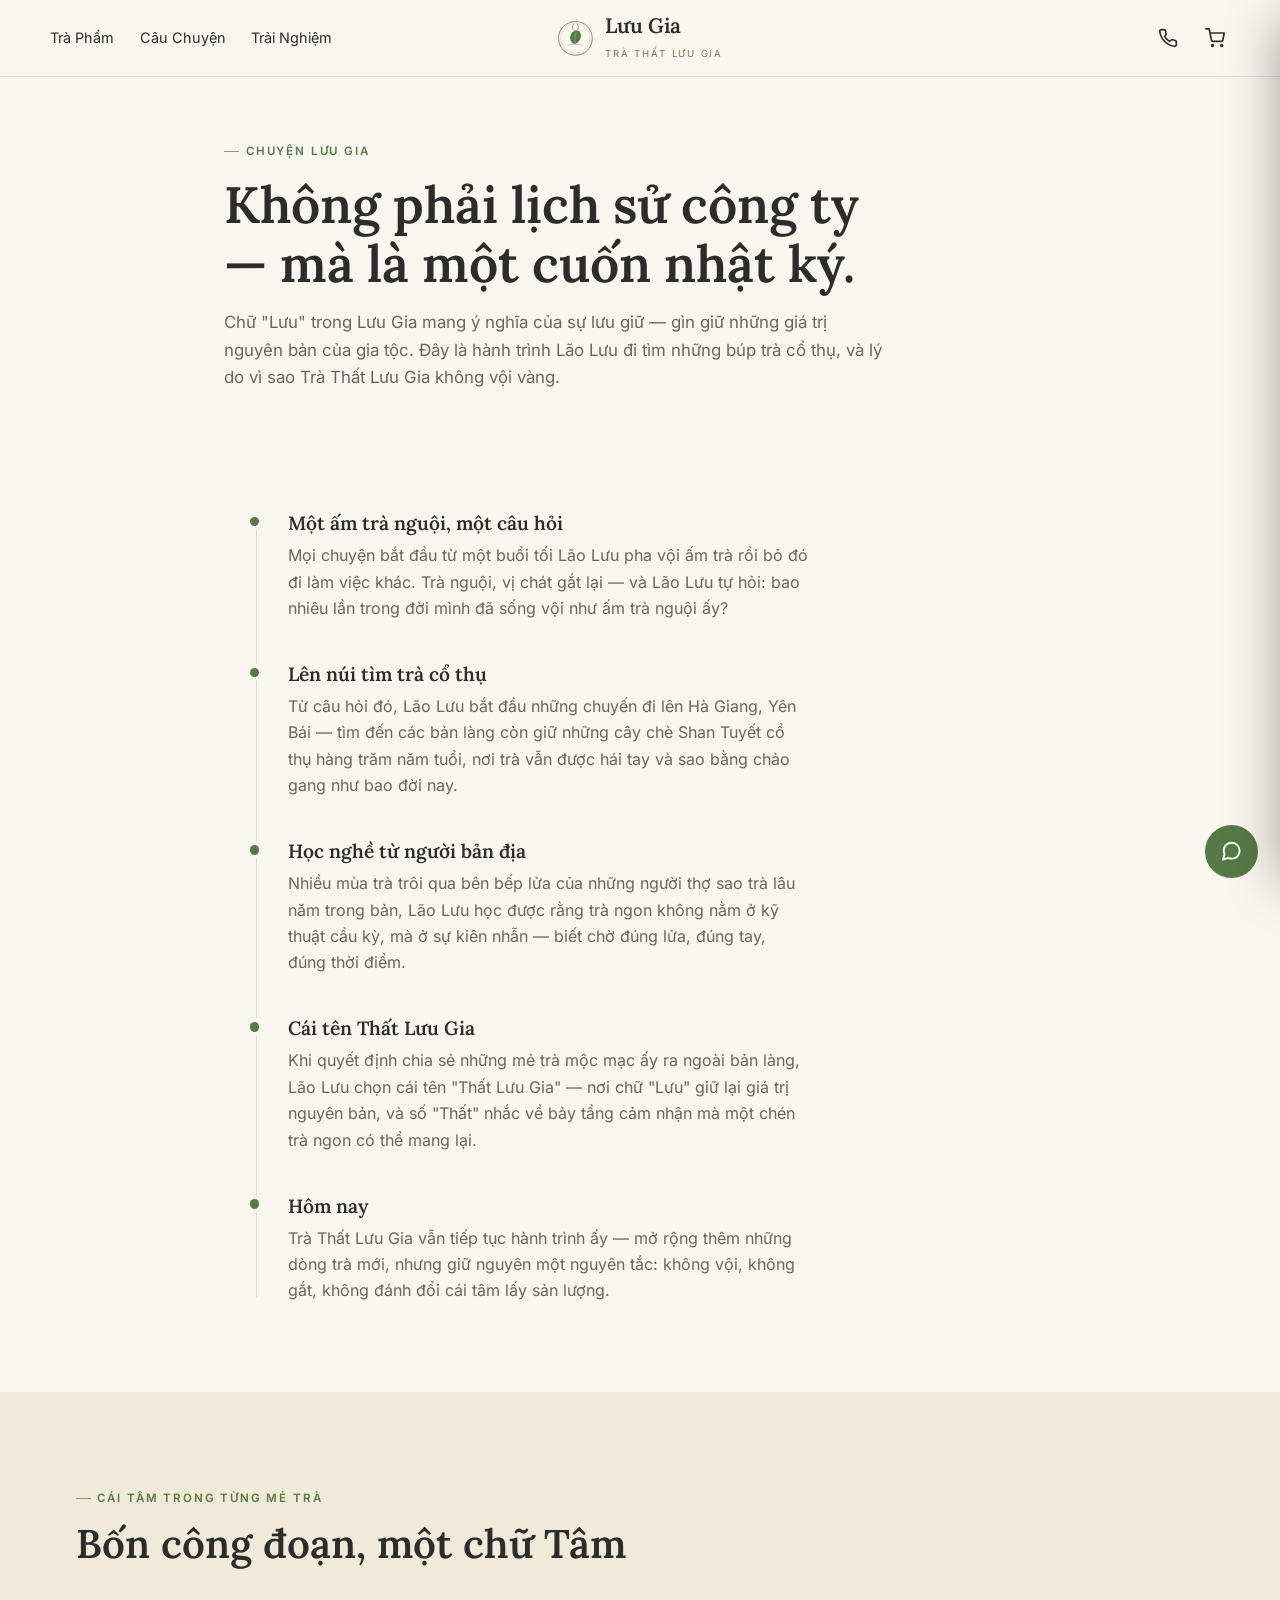
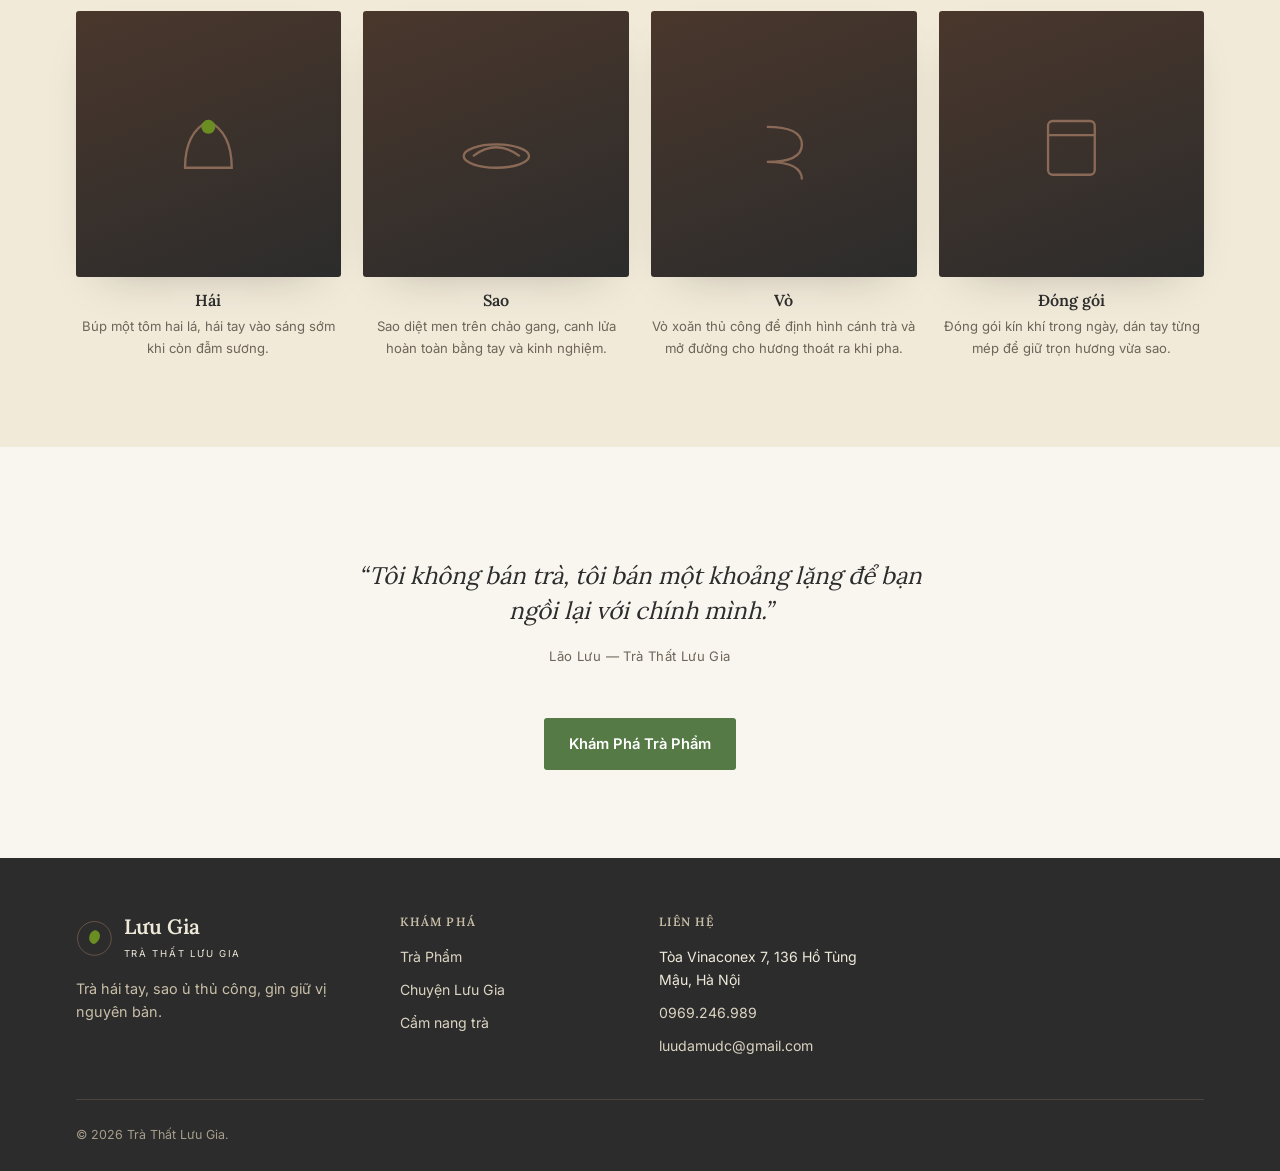
==== chuyen-luu-gia.html @ 57541ca1 "Redesign site to rustic tea design system with multi-page structure - New design system: cream/wood/" ====
<!doctype html>
<html lang="vi">
<head>
<meta charset="UTF-8">
<meta name="viewport" content="width=device-width, initial-scale=1">
<title>Chuyện Lưu Gia — Trà Thất Lưu Gia</title>
<meta name="description" content="Hành trình Lão Lưu đi tìm những búp trà cổ thụ, và câu chuyện đằng sau cái tên Thất Lưu Gia.">
<link rel="icon" href="data:image/svg+xml,<svg xmlns=%22http://www.w3.org/2000/svg%22 viewBox=%220 0 100 100%22><text y=%22.9em%22 font-size=%2290%22>🍃</text></svg>">
<link rel="stylesheet" href="assets/fonts.css">
<link rel="stylesheet" href="assets/style.css">
<style>
  .journal-hero{padding:3.5rem 0 2rem;max-width:52rem;}
  .journal-hero h1{font-size:clamp(2.1rem,1.8rem + 1.8vw,3.2rem);margin-top:.9rem;}

  .timeline{position:relative;padding-left:2.4rem;display:flex;flex-direction:column;gap:2.6rem;}
  .timeline::before{content:"";position:absolute;left:.4rem;top:.4rem;bottom:.4rem;width:1px;background:var(--line);}
  .timeline-item{position:relative;}
  .timeline-item::before{
    content:"";position:absolute;left:-2.4rem;top:.3rem;width:.6rem;height:.6rem;border-radius:50%;
    background:var(--accent);box-shadow:0 0 0 4px var(--bg);
  }
  .timeline-item h3{font-size:1.2rem;}
  .timeline-item p{color:var(--text-soft);margin-top:.5rem;max-width:52ch;}

  .process-grid{display:grid;grid-template-columns:repeat(4,1fr);gap:1.4rem;}
  .process-item{text-align:center;}
  .process-art{aspect-ratio:1/1;border-radius:var(--radius);background:linear-gradient(160deg,#4a372c,#2c2c2c);display:flex;align-items:center;justify-content:center;margin-bottom:.9rem;box-shadow:var(--shadow);}
  .process-art svg{width:44%;height:44%;}
  .process-item h4{font-size:1rem;}
  .process-item p{font-size:.82rem;color:var(--text-soft);margin-top:.4rem;}
  @media (max-width:820px){ .process-grid{grid-template-columns:repeat(2,1fr);} }
</style>
</head>
<body>

<header class="site-header" id="site-header">
  <div class="wrap header-inner">
    <ul class="nav-links">
      <li><a href="index.html#san-pham">Trà Phẩm</a></li>
      <li><a href="chuyen-luu-gia.html">Câu Chuyện</a></li>
      <li><a href="cam-nang-tra-chau-a.html">Trải Nghiệm</a></li>
    </ul>
    <a class="brand-lockup" href="index.html">
      <svg class="brandmark" viewBox="0 0 120 120" role="img" aria-label="Biểu trưng Trà Thất Lưu Gia">
        <circle cx="60" cy="60" r="55" fill="none" stroke="#5C4033" stroke-width="2"/>
        <circle cx="60" cy="60" r="48" fill="none" stroke="#5C4033" stroke-width="0.75" opacity="0.5"/>
        <path d="M35 82 Q60 76 85 82" fill="none" stroke="#5C4033" stroke-width="1.25" opacity="0.65"/>
        <path d="M60 78 C48 78 40 66 44 52 C47 40 58 32 66 34 C78 37 82 52 74 65 C70 71 65 76 60 78 Z" fill="#557A46"/>
        <path d="M60 76 C58 64 58 50 63 38" fill="none" stroke="#F9F6F0" stroke-width="1.1" opacity="0.85"/>
        <path d="M52 32 Q46 22 54 14" fill="none" stroke="#5C4033" stroke-width="1.5" stroke-linecap="round"/>
        <path d="M68 32 Q74 22 66 12" fill="none" stroke="#5C4033" stroke-width="1.5" stroke-linecap="round"/>
      </svg>
      <span><span class="brand-name">Lưu Gia</span><span class="brand-tag">Trà Thất Lưu Gia</span></span>
    </a>
    <div class="header-actions">
      <a class="icon-btn" href="tel:0969246989" aria-label="Gọi hotline"><svg viewBox="0 0 24 24" fill="none" stroke="currentColor" stroke-width="2" stroke-linecap="round" stroke-linejoin="round"><path d="M22 16.9v3a2 2 0 01-2.2 2 19.8 19.8 0 01-8.6-3.1 19.5 19.5 0 01-6-6 19.8 19.8 0 01-3.1-8.7A2 2 0 014.1 2h3a2 2 0 012 1.7c.1 1 .3 2 .6 2.9a2 2 0 01-.5 2.1L7.9 10a16 16 0 006 6l1.3-1.3a2 2 0 012.1-.5c.9.3 1.9.5 2.9.6a2 2 0 011.7 2z"/></svg></a>
      <button class="icon-btn" data-open-cart aria-label="Mở giỏ hàng">
        <svg viewBox="0 0 24 24" fill="none" stroke="currentColor" stroke-width="2" stroke-linecap="round" stroke-linejoin="round"><circle cx="9" cy="21" r="1"/><circle cx="20" cy="21" r="1"/><path d="M1 1h4l2.7 13.4a2 2 0 002 1.6h9.7a2 2 0 002-1.6L23 6H6"/></svg>
        <span class="cart-count">0</span>
      </button>
      <button class="nav-toggle" id="nav-toggle" aria-label="Mở menu" aria-expanded="false"><span></span></button>
    </div>
  </div>
</header>

<main>
  <div class="wrap journal-hero reveal">
    <span class="eyebrow">Chuyện Lưu Gia</span>
    <h1>Không phải lịch sử công ty — mà là một cuốn nhật ký.</h1>
    <p class="lede" style="margin-top:1rem;">Chữ "Lưu" trong Lưu Gia mang ý nghĩa của sự lưu giữ — gìn giữ những giá trị nguyên bản của gia tộc. Đây là hành trình Lão Lưu đi tìm những búp trà cổ thụ, và lý do vì sao Trà Thất Lưu Gia không vội vàng.</p>
  </div>

  <section class="section">
    <div class="wrap" style="max-width:52rem;">
      <div class="timeline">
        <div class="timeline-item reveal">
          <h3>Một ấm trà nguội, một câu hỏi</h3>
          <p>Mọi chuyện bắt đầu từ một buổi tối Lão Lưu pha vội ấm trà rồi bỏ đó đi làm việc khác. Trà nguội, vị chát gắt lại — và Lão Lưu tự hỏi: bao nhiêu lần trong đời mình đã sống vội như ấm trà nguội ấy?</p>
        </div>
        <div class="timeline-item reveal">
          <h3>Lên núi tìm trà cổ thụ</h3>
          <p>Từ câu hỏi đó, Lão Lưu bắt đầu những chuyến đi lên Hà Giang, Yên Bái — tìm đến các bản làng còn giữ những cây chè Shan Tuyết cổ thụ hàng trăm năm tuổi, nơi trà vẫn được hái tay và sao bằng chảo gang như bao đời nay.</p>
        </div>
        <div class="timeline-item reveal">
          <h3>Học nghề từ người bản địa</h3>
          <p>Nhiều mùa trà trôi qua bên bếp lửa của những người thợ sao trà lâu năm trong bản, Lão Lưu học được rằng trà ngon không nằm ở kỹ thuật cầu kỳ, mà ở sự kiên nhẫn — biết chờ đúng lửa, đúng tay, đúng thời điểm.</p>
        </div>
        <div class="timeline-item reveal">
          <h3>Cái tên Thất Lưu Gia</h3>
          <p>Khi quyết định chia sẻ những mẻ trà mộc mạc ấy ra ngoài bản làng, Lão Lưu chọn cái tên "Thất Lưu Gia" — nơi chữ "Lưu" giữ lại giá trị nguyên bản, và số "Thất" nhắc về bảy tầng cảm nhận mà một chén trà ngon có thể mang lại.</p>
        </div>
        <div class="timeline-item reveal">
          <h3>Hôm nay</h3>
          <p>Trà Thất Lưu Gia vẫn tiếp tục hành trình ấy — mở rộng thêm những dòng trà mới, nhưng giữ nguyên một nguyên tắc: không vội, không gắt, không đánh đổi cái tâm lấy sản lượng.</p>
        </div>
      </div>
    </div>
  </section>

  <section class="section section-alt">
    <div class="wrap">
      <div class="section-head reveal">
        <span class="eyebrow">Cái tâm trong từng mẻ trà</span>
        <h2>Bốn công đoạn, một chữ Tâm</h2>
      </div>
      <div class="process-grid reveal">
        <div class="process-item">
          <div class="process-art" aria-hidden="true"><svg viewBox="0 0 100 100"><path d="M30 70 Q30 40 50 30 Q70 40 70 70Z" fill="none" stroke="#8A6A57" stroke-width="2"/><circle cx="50" cy="35" r="6" fill="#6B8E23"/></svg></div>
          <h4>Hái</h4>
          <p>Búp một tôm hai lá, hái tay vào sáng sớm khi còn đẫm sương.</p>
        </div>
        <div class="process-item">
          <div class="process-art" aria-hidden="true"><svg viewBox="0 0 100 100"><ellipse cx="50" cy="60" rx="28" ry="10" fill="none" stroke="#8A6A57" stroke-width="2"/><path d="M30 60 Q50 45 70 60" fill="none" stroke="#8A6A57" stroke-width="2"/></svg></div>
          <h4>Sao</h4>
          <p>Sao diệt men trên chảo gang, canh lửa hoàn toàn bằng tay và kinh nghiệm.</p>
        </div>
        <div class="process-item">
          <div class="process-art" aria-hidden="true"><svg viewBox="0 0 100 100"><path d="M35 35 Q65 35 65 50 Q65 65 35 65 Q65 65 65 80" fill="none" stroke="#8A6A57" stroke-width="2"/></svg></div>
          <h4>Vò</h4>
          <p>Vò xoăn thủ công để định hình cánh trà và mở đường cho hương thoát ra khi pha.</p>
        </div>
        <div class="process-item">
          <div class="process-art" aria-hidden="true"><svg viewBox="0 0 100 100"><rect x="30" y="30" width="40" height="46" rx="4" fill="none" stroke="#8A6A57" stroke-width="2"/><path d="M30 42h40" stroke="#8A6A57" stroke-width="2"/></svg></div>
          <h4>Đóng gói</h4>
          <p>Đóng gói kín khí trong ngày, dán tay từng mép để giữ trọn hương vừa sao.</p>
        </div>
      </div>
    </div>
  </section>

  <section class="section">
    <div class="wrap" style="text-align:center;max-width:44rem;margin:0 auto;">
      <blockquote class="story-quote reveal">
        “Tôi không bán trà, tôi bán một khoảng lặng để bạn ngồi lại với chính mình.”
        <cite>Lão Lưu — Trà Thất Lưu Gia</cite>
      </blockquote>
      <a class="btn btn-primary" style="margin-top:1.8rem;" href="index.html#san-pham">Khám Phá Trà Phẩm</a>
    </div>
  </section>
</main>

<footer class="site-footer">
  <div class="wrap">
    <div class="footer-grid">
      <div class="footer-col">
        <a class="brand-lockup" href="index.html">
          <svg class="brandmark" viewBox="0 0 120 120" aria-hidden="true"><circle cx="60" cy="60" r="55" fill="none" stroke="#8A6A57" stroke-width="2"/><path d="M60 78 C48 78 40 66 44 52 C47 40 58 32 66 34 C78 37 82 52 74 65 C70 71 65 76 60 78 Z" fill="#6B8E23"/></svg>
          <span><span class="brand-name">Lưu Gia</span><span class="brand-tag">Trà Thất Lưu Gia</span></span>
        </a>
        <p class="footer-tagline">Trà hái tay, sao ủ thủ công, gìn giữ vị nguyên bản.</p>
      </div>
      <div class="footer-col"><h4>Khám phá</h4><ul>
        <li><a href="index.html#san-pham">Trà Phẩm</a></li>
        <li><a href="chuyen-luu-gia.html">Chuyện Lưu Gia</a></li>
        <li><a href="cam-nang-tra-chau-a.html">Cẩm nang trà</a></li>
      </ul></div>
      <div class="footer-col"><h4>Liên hệ</h4><ul>
        <li>Tòa Vinaconex 7, 136 Hồ Tùng Mậu, Hà Nội</li>
        <li><a href="tel:0969246989">0969.246.989</a></li>
        <li><a href="mailto:luudamudc@gmail.com">luudamudc@gmail.com</a></li>
      </ul></div>
    </div>
    <div class="footer-bottom"><span>© 2026 Trà Thất Lưu Gia.</span></div>
  </div>
</footer>

<div class="cart-drawer" id="cart-drawer" role="dialog" aria-label="Giỏ hàng">
  <div class="cart-drawer-head"><h3>Giỏ hàng của bạn</h3>
    <button class="icon-btn" data-close-cart aria-label="Đóng giỏ hàng"><svg viewBox="0 0 24 24" fill="none" stroke="currentColor" stroke-width="2" stroke-linecap="round"><path d="M18 6L6 18M6 6l12 12"/></svg></button>
  </div>
  <div class="cart-items" id="cart-items"></div>
  <div class="cart-drawer-foot">
    <div style="display:flex;justify-content:space-between;font-weight:600;"><span>Tạm tính</span><span id="cart-total">0₫</span></div>
    <p class="cart-note">Lưu Gia chưa hỗ trợ thanh toán trực tuyến — Lão Lưu sẽ liên hệ qua Zalo/hotline để xác nhận.</p>
    <a class="btn btn-primary btn-wide" href="https://zalo.me/84969246989" target="_blank" rel="noopener">Đặt hàng qua Zalo</a>
  </div>
</div>

<div class="chat-launcher" id="chat-launcher">
  <div class="chat-options" id="chat-options">
    <a class="chat-btn chat-messenger" href="https://m.me/Tinhtamtra1109" target="_blank" rel="noopener" aria-label="Chat qua Messenger">
      <span class="chat-icon" aria-hidden="true"><svg viewBox="0 0 36 36"><path d="M10.5 3v16.5h4.5v13.5l10.5-18h-6l6-12z" fill="#fff"/></svg></span><span>Messenger</span>
    </a>
    <a class="chat-btn chat-zalo" href="https://zalo.me/84969246989" target="_blank" rel="noopener" aria-label="Chat qua Zalo">
      <span class="chat-icon" aria-hidden="true"><svg viewBox="0 0 36 36"><text x="18" y="24" text-anchor="middle" font-family="Arial,sans-serif" font-size="17" font-weight="700" fill="#fff">Z</text></svg></span><span>Zalo</span>
    </a>
  </div>
  <button class="chat-toggle" id="chat-toggle" aria-expanded="false" aria-label="Mở khung chat">
    <svg class="icon-chat" viewBox="0 0 24 24" fill="none" stroke="currentColor" stroke-width="2" stroke-linecap="round" stroke-linejoin="round"><path d="M21 11.5a8.38 8.38 0 01-.9 3.8 8.5 8.5 0 01-7.6 4.7 8.38 8.38 0 01-3.8-.9L3 21l1.9-5.7a8.38 8.38 0 01-.9-3.8 8.5 8.5 0 014.7-7.6 8.38 8.38 0 013.8-.9h.5a8.48 8.48 0 018 8v.5z"/></svg>
    <svg class="icon-close" viewBox="0 0 24 24" fill="none" stroke="currentColor" stroke-width="2" stroke-linecap="round" stroke-linejoin="round"><path d="M18 6L6 18M6 6l12 12"/></svg>
  </button>
</div>

<script src="assets/site.js"></script>
</body>
</html>
---- assets/fonts.css ----
@font-face{
  font-family:"Site Heading";
  font-style:normal;
  font-weight:300 700;
  font-display:swap;
  src:url([data-uri]) format("woff2");
  unicode-range:U+0000-00FF,U+0131,U+0152-0153,U+02BB-02BC,U+02C6,U+02DA,U+02DC,U+2000-206F,U+20AC,U+2122;
}
@font-face{
  font-family:"Site Heading";
  font-style:normal;
  font-weight:300 700;
  font-display:swap;
  src:url([data-uri]) format("woff2");
  unicode-range:U+0102-0103,U+0110-0111,U+0128-0129,U+0168-0169,U+01A0-01A1,U+01AF-01B0,U+0300-0301,U+0303-0304,U+0308-0309,U+0323,U+0329,U+1EA0-1EF9;
}
@font-face{
  font-family:"Site Body";
  font-style:normal;
  font-weight:100 900;
  font-display:swap;
  src:url([data-uri]) format("woff2");
  unicode-range:U+0000-00FF,U+0131,U+0152-0153,U+02BB-02BC,U+02C6,U+02DA,U+02DC,U+2000-206F,U+20AC,U+2122;
}
@font-face{
  font-family:"Site Body";
  font-style:normal;
  font-weight:100 900;
  font-display:swap;
  src:url([data-uri]) format("woff2");
  unicode-range:U+0102-0103,U+0110-0111,U+0128-0129,U+0168-0169,U+01A0-01A1,U+01AF-01B0,U+0300-0301,U+0303-0304,U+0308-0309,U+0323,U+0329,U+1EA0-1EF9;
}
---- assets/style.css ----
/* ===== Trà Thất Lưu Gia — shared design system ===== */
:root{
  --bg:#F9F6F0;
  --bg-alt:#F1EAD9;
  --card:#FFFDF8;
  --text:#2C2C2C;
  --text-soft:#6E6459;
  --accent:#557A46;
  --accent-hover:#44603A;
  --accent-light:#6B8E23;
  --wood:#5C4033;
  --wood-soft:#8A6A57;
  --line:#E4DBC7;
  --shadow:0 18px 45px -28px rgba(44,34,24,.35);
  --focus:#2C2C2C;
  --radius:3px;
}

*{box-sizing:border-box;}
html{scroll-behavior:smooth;}
@media (prefers-reduced-motion:reduce){ html{scroll-behavior:auto;} }

body{
  margin:0;
  background:var(--bg);
  color:var(--text);
  font-family:"Site Body",system-ui,sans-serif;
  font-size:16px;
  line-height:1.65;
  -webkit-font-smoothing:antialiased;
}
img,svg{display:block;max-width:100%;}
a{color:inherit;}
::selection{background:var(--accent);color:#fff;}

.wrap{max-width:1180px;margin:0 auto;padding:0 1.6rem;}

h1,h2,h3,h4{
  font-family:"Site Heading",Georgia,serif;
  font-weight:600;
  line-height:1.15;
  text-wrap:balance;
  margin:0;
  color:var(--text);
}
p{margin:0;}
.lede{max-width:60ch;color:var(--text-soft);font-size:1.05rem;}

.eyebrow{
  display:inline-flex;align-items:center;gap:.6em;
  font-family:"Site Body",sans-serif;font-weight:600;font-size:.72rem;
  letter-spacing:.16em;text-transform:uppercase;color:var(--accent);
}
.eyebrow::before{content:"";width:1.3em;height:1px;background:currentColor;opacity:.7;}

/* ---------- buttons ---------- */
.btn{
  display:inline-flex;align-items:center;justify-content:center;gap:.5em;
  font-family:"Site Body",sans-serif;font-weight:600;font-size:.92rem;
  padding:.85em 1.6em;border-radius:var(--radius);border:1px solid transparent;
  cursor:pointer;text-decoration:none;
  transition:background-color .2s ease,color .2s ease,border-color .2s ease,transform .15s ease;
}
.btn:focus-visible{outline:2px solid var(--focus);outline-offset:3px;}
.btn-primary{background:var(--accent);color:#fff;}
.btn-primary:hover{background:var(--accent-hover);transform:translateY(-1px);}
.btn-wide{width:100%;padding:1em 1.6em;font-size:1rem;}
.btn-outline{border-color:var(--wood);color:var(--wood);background:transparent;}
.btn-outline:hover{background:var(--wood);color:#fff;}
.btn-ghost{border-color:var(--line);color:var(--text);background:transparent;}
.btn-ghost:hover{border-color:var(--accent);color:var(--accent);}
.btn-sm{font-size:.82rem;padding:.6em 1.15em;}

/* ---------- brand ---------- */
.brandmark{width:2.3rem;height:2.3rem;flex-shrink:0;}
.brand-lockup{display:flex;align-items:center;gap:.7rem;text-decoration:none;color:var(--text);}
.brand-name{font-family:"Site Heading",serif;font-size:1.3rem;font-weight:600;line-height:1;}
.brand-tag{display:block;font-size:.6rem;letter-spacing:.18em;text-transform:uppercase;color:var(--wood-soft);margin-top:.3rem;}

/* ---------- header ---------- */
.site-header{
  position:sticky;top:0;z-index:40;
  background:color-mix(in srgb, var(--bg) 92%, transparent);
  backdrop-filter:blur(10px);
  border-bottom:1px solid var(--line);
}
.header-inner{display:grid;grid-template-columns:1fr auto 1fr;align-items:center;gap:1rem;padding:.9rem 0;}
.header-inner .brand-lockup{justify-self:center;}
.nav-links{display:flex;gap:1.6rem;list-style:none;margin:0;padding:0;font-size:.9rem;justify-self:start;}
.nav-links a{text-decoration:none;position:relative;padding:.2rem 0;}
.nav-links a::after{content:"";position:absolute;left:0;right:100%;bottom:-2px;height:1px;background:var(--accent);transition:right .25s ease;}
.nav-links a:hover::after,.nav-links a:focus-visible::after{right:0;}
.header-actions{display:flex;align-items:center;gap:1.1rem;justify-self:end;}
.icon-btn{background:none;border:none;cursor:pointer;color:var(--text);padding:.3rem;display:flex;position:relative;}
.icon-btn svg{width:1.25rem;height:1.25rem;}
.cart-count{
  position:absolute;top:-4px;right:-4px;background:var(--accent);color:#fff;
  font-size:.62rem;font-weight:700;width:1.1rem;height:1.1rem;border-radius:50%;
  display:flex;align-items:center;justify-content:center;
}
.nav-toggle{display:none;background:none;border:1px solid var(--line);border-radius:2px;width:2.3rem;height:2.3rem;align-items:center;justify-content:center;cursor:pointer;}
.nav-toggle span,.nav-toggle span::before,.nav-toggle span::after{content:"";display:block;width:1.1rem;height:1px;background:var(--text);position:relative;}
.nav-toggle span::before{position:absolute;top:-6px;}
.nav-toggle span::after{position:absolute;top:6px;}
@media (max-width:820px){
  .header-inner{grid-template-columns:auto 1fr auto;}
  .nav-links{display:none;}
  .site-header.nav-open .nav-links{
    display:flex;flex-direction:column;gap:0;position:absolute;top:100%;left:0;right:0;
    background:var(--bg);border-bottom:1px solid var(--line);padding:.5rem 1.6rem 1.2rem;
  }
  .site-header.nav-open .nav-links a{display:block;padding:.75rem 0;border-bottom:1px solid var(--line);}
  .nav-toggle{display:inline-flex;}
  .header-inner .brand-lockup{justify-self:start;order:-1;}
}

/* ---------- section rhythm ---------- */
.section{padding:5.5rem 0;}
.section-alt{background:var(--bg-alt);}
.section-head{max-width:56rem;margin-bottom:2.8rem;}
.section-head h2{font-size:clamp(1.8rem,1.5rem + 1.3vw,2.5rem);margin:.8rem 0 .9rem;}
.divider{border:none;border-top:1px solid var(--line);margin:0;}

/* ---------- trust badges ---------- */
.trust-strip{border-top:1px solid var(--line);border-bottom:1px solid var(--line);background:var(--card);}
.trust-strip .wrap{display:flex;flex-wrap:wrap;justify-content:center;gap:2.2rem;padding:1.1rem 1.6rem;}
.trust-item{display:flex;align-items:center;gap:.6rem;font-size:.86rem;color:var(--text-soft);font-weight:500;}
.trust-item .ico{font-size:1.15rem;}

/* ---------- product grid ---------- */
.product-grid{display:grid;grid-template-columns:repeat(4,1fr);gap:1.4rem;}
.product-card{
  background:var(--card);border:1px solid var(--line);border-radius:var(--radius);
  overflow:hidden;display:flex;flex-direction:column;box-shadow:var(--shadow);
  transition:transform .2s ease;text-decoration:none;color:var(--text);
}
.product-card:hover{transform:translateY(-4px);}
.product-media{
  aspect-ratio:4/5;background:linear-gradient(160deg,var(--wood) 0%,#3f2c23 100%);
  position:relative;display:flex;align-items:center;justify-content:center;overflow:hidden;
}
.product-media svg{width:52%;height:52%;opacity:.92;}
.product-media::after{
  content:"";position:absolute;inset:0;
  background:repeating-linear-gradient(115deg, rgba(255,255,255,.05) 0 2px, transparent 2px 10px);
}
.product-body{padding:1.1rem 1.2rem 1.3rem;display:flex;flex-direction:column;gap:.5rem;flex-grow:1;}
.product-name{font-size:1.05rem;}
.product-note{font-size:.82rem;color:var(--text-soft);flex-grow:1;}
.product-foot{display:flex;align-items:center;justify-content:space-between;margin-top:.4rem;}
.product-price{font-family:"Site Heading",serif;font-weight:600;color:var(--wood);}
.add-cart{
  background:none;border:1px solid var(--accent);color:var(--accent);border-radius:var(--radius);
  padding:.4em .8em;font-size:.78rem;font-weight:600;cursor:pointer;transition:background-color .15s ease,color .15s ease;
}
.add-cart:hover{background:var(--accent);color:#fff;}
@media (max-width:980px){ .product-grid{grid-template-columns:repeat(2,1fr);} }
@media (max-width:520px){ .product-grid{grid-template-columns:1fr 1fr;gap:.9rem;} }

/* ---------- story 50/50 ---------- */
.story-split{display:grid;grid-template-columns:1fr 1fr;gap:3rem;align-items:center;}
.story-portrait{
  aspect-ratio:4/5;border-radius:var(--radius);background:linear-gradient(150deg,#4a372c,#2c2c2c);
  display:flex;align-items:center;justify-content:center;box-shadow:var(--shadow);
}
.story-portrait svg{width:60%;height:60%;opacity:.9;}
.story-quote{font-family:"Site Heading",serif;font-style:italic;font-size:1.5rem;line-height:1.45;color:var(--text);}
.story-quote cite{display:block;margin-top:1.1rem;font-family:"Site Body",sans-serif;font-style:normal;font-size:.82rem;letter-spacing:.03em;color:var(--text-soft);}
@media (max-width:860px){ .story-split{grid-template-columns:1fr;} }

/* ---------- footer ---------- */
.site-footer{background:var(--text);color:#EFE9DA;padding:3.6rem 0 1.6rem;}
.site-footer .brand-name,.site-footer .brand-tag{color:#EFE9DA;}
.footer-grid{display:grid;grid-template-columns:1.3fr 1fr 1fr 1.3fr;gap:2.4rem;padding-bottom:2.6rem;}
.footer-col h4{font-size:.75rem;letter-spacing:.1em;text-transform:uppercase;color:#C9BFA8;margin:0 0 1rem;}
.footer-col ul{list-style:none;margin:0;padding:0;display:flex;flex-direction:column;gap:.6rem;font-size:.88rem;}
.footer-col ul a{text-decoration:none;color:#DCD4C2;}
.footer-col ul a:hover{color:#fff;}
.footer-tagline{max-width:30ch;color:#C9BFA8;font-size:.9rem;margin-top:.9rem;}
.signup-form{display:flex;gap:.5rem;margin-top:.9rem;}
.signup-form input{
  flex-grow:1;min-width:0;padding:.7em .9em;border-radius:var(--radius);border:1px solid #5A5347;
  background:#3A362D;color:#fff;font-family:"Site Body",sans-serif;font-size:.85rem;
}
.signup-form input::placeholder{color:#9C9384;}
.signup-form button{background:var(--accent-light);border:none;color:#1c1c1c;font-weight:700;padding:.7em 1.1em;border-radius:var(--radius);cursor:pointer;}
.signup-note{font-size:.76rem;color:#A79D8B;margin-top:.6rem;}
.footer-bottom{display:flex;justify-content:space-between;flex-wrap:wrap;gap:.7rem;padding-top:1.6rem;border-top:1px solid #4A453A;font-size:.78rem;color:#A79D8B;}

/* ---------- chat launcher ---------- */
.chat-launcher{position:fixed;right:1.4rem;bottom:1.4rem;z-index:60;display:flex;flex-direction:column;align-items:flex-end;gap:.7rem;}
.chat-options{display:flex;flex-direction:column;align-items:flex-end;gap:.6rem;margin-bottom:.1rem;}
.chat-btn{
  display:flex;align-items:center;gap:.6rem;background:var(--card);border:1px solid var(--line);
  padding:.5rem .9rem .5rem .5rem;border-radius:999px;text-decoration:none;color:var(--text);
  font-size:.85rem;font-weight:600;box-shadow:var(--shadow);
  opacity:0;transform:translateY(8px) scale(.94);pointer-events:none;transition:opacity .2s ease,transform .2s ease;
}
.chat-launcher.is-open .chat-btn{opacity:1;transform:translateY(0) scale(1);pointer-events:auto;}
.chat-btn .chat-icon{width:2.1rem;height:2.1rem;border-radius:50%;flex-shrink:0;}
.chat-zalo .chat-icon{background:#0068ff;}
.chat-messenger .chat-icon{background:linear-gradient(135deg,#00b2ff,#006aff 45%,#b900e4);}
.chat-icon svg{width:100%;height:100%;}
.chat-toggle{
  width:3.3rem;height:3.3rem;border-radius:50%;border:none;cursor:pointer;
  background:var(--accent);color:#fff;box-shadow:var(--shadow);
  display:flex;align-items:center;justify-content:center;position:relative;
}
.chat-toggle:focus-visible{outline:2px solid var(--focus);outline-offset:3px;}
.chat-toggle svg{width:1.4rem;height:1.4rem;position:absolute;transition:opacity .18s ease,transform .18s ease;}
.chat-toggle .icon-close{opacity:0;transform:rotate(-45deg) scale(.7);}
.chat-launcher.is-open .chat-toggle .icon-close{opacity:1;transform:rotate(0) scale(1);}
.chat-launcher.is-open .chat-toggle .icon-chat{opacity:0;transform:rotate(45deg) scale(.7);}
@media (max-width:520px){ .chat-launcher{right:1rem;bottom:5.2rem;} .chat-btn span{display:none;} .chat-btn{padding:.4rem;} }

/* ---------- exit-intent popup ---------- */
.popup-overlay{
  position:fixed;inset:0;background:rgba(28,24,18,.55);z-index:80;
  display:flex;align-items:center;justify-content:center;padding:1.4rem;
  opacity:0;pointer-events:none;transition:opacity .25s ease;
}
.popup-overlay.is-open{opacity:1;pointer-events:auto;}
.popup-card{
  background:var(--bg);max-width:440px;width:100%;border-radius:var(--radius);
  padding:2.2rem 2rem;position:relative;box-shadow:0 30px 70px -20px rgba(0,0,0,.45);
  transform:translateY(10px);transition:transform .25s ease;
}
.popup-overlay.is-open .popup-card{transform:translateY(0);}
.popup-close{position:absolute;top:.8rem;right:.8rem;background:none;border:none;cursor:pointer;color:var(--text-soft);padding:.4rem;}
.popup-close svg{width:1.1rem;height:1.1rem;}
.popup-card h3{font-size:1.4rem;margin-bottom:.7rem;}
.popup-card p{color:var(--text-soft);font-size:.92rem;margin-bottom:1.3rem;}
.popup-code{
  display:flex;align-items:center;justify-content:space-between;gap:.6rem;
  border:1px dashed var(--wood-soft);border-radius:var(--radius);padding:.7em 1em;
  font-family:"Site Heading",serif;font-weight:600;letter-spacing:.05em;color:var(--wood);margin-bottom:1.2rem;
}
@media (prefers-reduced-motion:reduce){ .popup-overlay,.popup-card{transition:none;} }

/* ---------- mini cart drawer ---------- */
.cart-drawer{
  position:fixed;top:0;right:0;bottom:0;width:min(380px,100%);background:var(--bg);
  z-index:90;box-shadow:-20px 0 50px -20px rgba(0,0,0,.35);
  transform:translateX(100%);transition:transform .25s ease;
  display:flex;flex-direction:column;
}
.cart-drawer.is-open{transform:translateX(0);}
.cart-drawer-head{display:flex;align-items:center;justify-content:space-between;padding:1.2rem 1.4rem;border-bottom:1px solid var(--line);}
.cart-drawer-head h3{font-size:1.15rem;}
.cart-items{flex-grow:1;overflow-y:auto;padding:1rem 1.4rem;display:flex;flex-direction:column;gap:.9rem;}
.cart-item{display:flex;gap:.8rem;align-items:center;font-size:.88rem;}
.cart-item-swatch{width:2.6rem;height:2.6rem;border-radius:var(--radius);background:var(--wood);flex-shrink:0;}
.cart-item-info{flex-grow:1;}
.cart-item-remove{background:none;border:none;color:var(--text-soft);cursor:pointer;font-size:.78rem;text-decoration:underline;padding:0;}
.cart-empty{color:var(--text-soft);font-size:.88rem;padding:1rem 0;}
.cart-drawer-foot{padding:1.2rem 1.4rem;border-top:1px solid var(--line);display:flex;flex-direction:column;gap:.7rem;}
.cart-note{font-size:.76rem;color:var(--text-soft);}
@media (prefers-reduced-motion:reduce){ .cart-drawer{transition:none;} }

/* ---------- sticky mobile CTA (PDP) ---------- */
.sticky-cta{
  position:fixed;left:0;right:0;bottom:0;z-index:55;background:var(--card);
  border-top:1px solid var(--line);padding:.7rem 1rem;display:none;
  align-items:center;gap:.8rem;box-shadow:0 -10px 30px -20px rgba(0,0,0,.3);
}
.sticky-cta .price{font-family:"Site Heading",serif;font-weight:600;color:var(--wood);white-space:nowrap;}
@media (max-width:760px){ .sticky-cta.is-visible{display:flex;} }

/* ---------- reveal ---------- */
.reveal{opacity:0;transform:translateY(14px);transition:opacity .6s ease,transform .6s ease;}
.reveal.is-visible{opacity:1;transform:translateY(0);}
@media (prefers-reduced-motion:reduce){ .reveal{opacity:1;transform:none;transition:none;} }
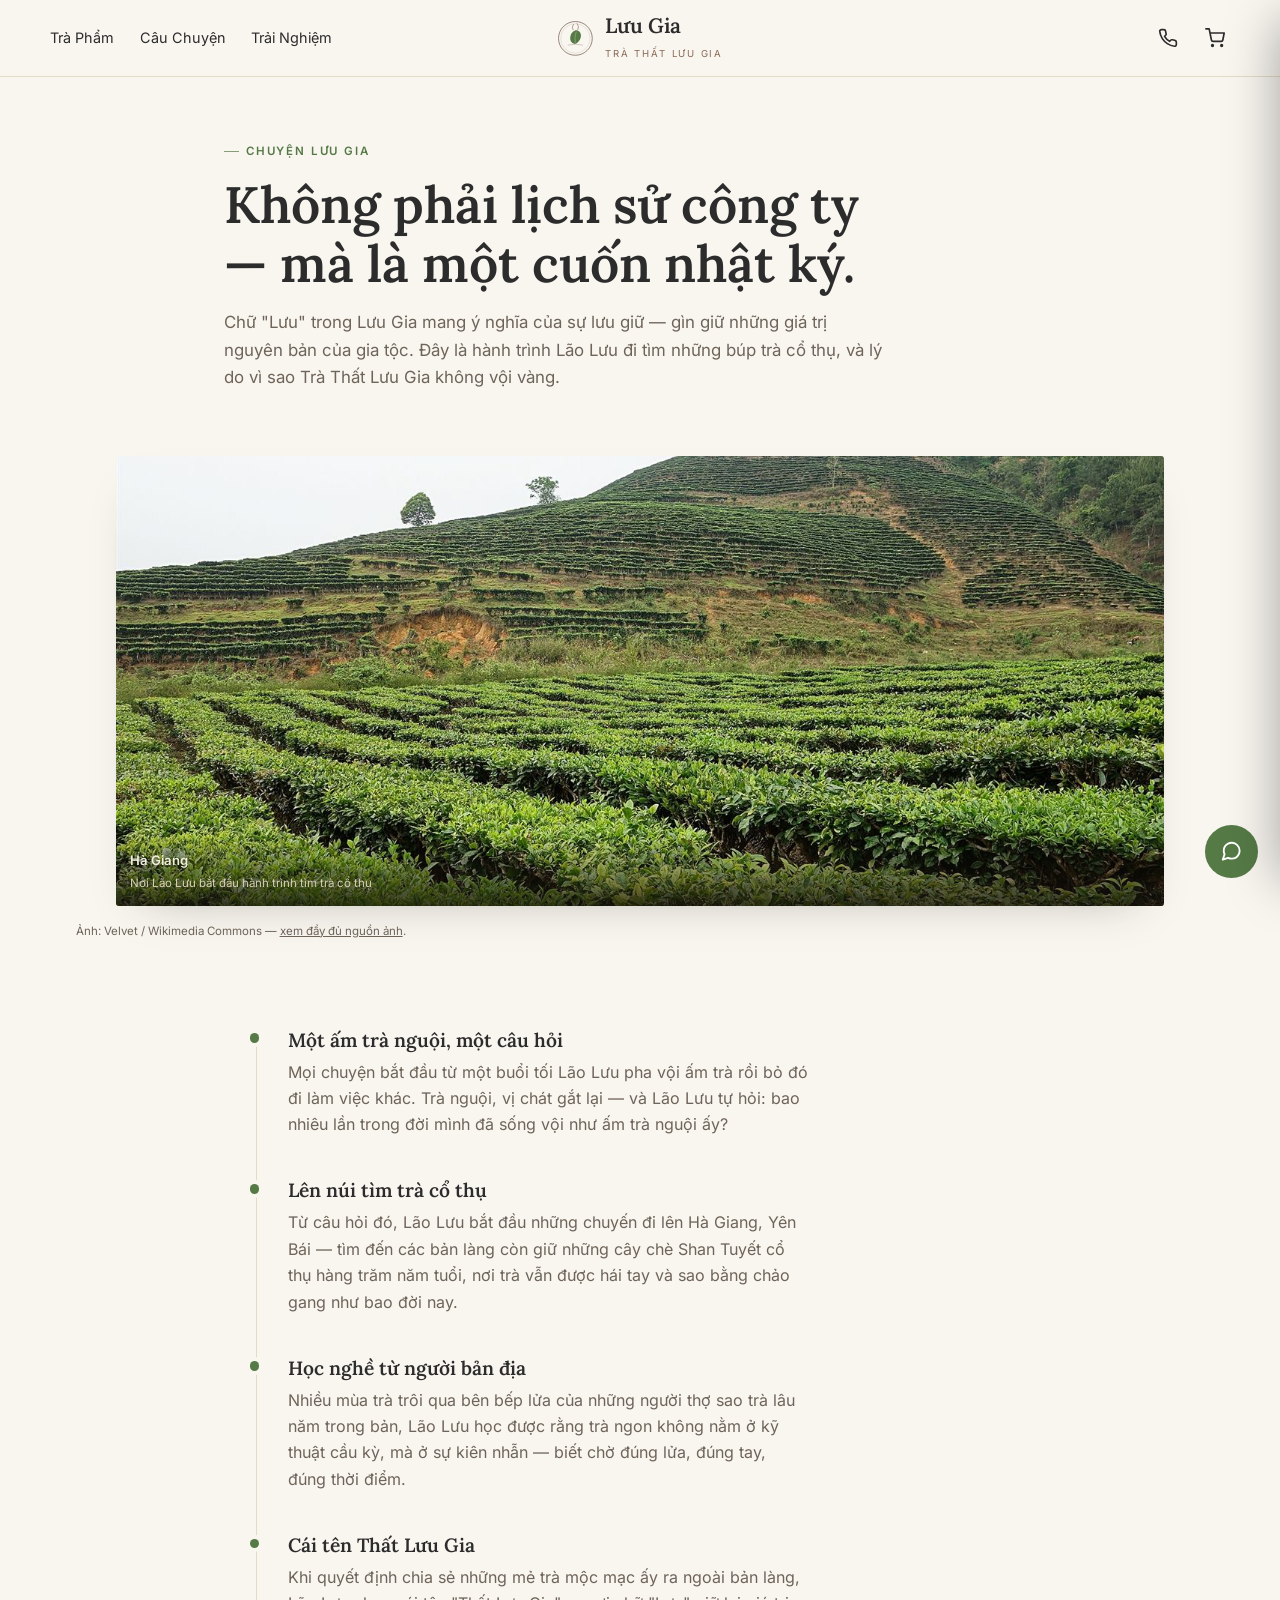
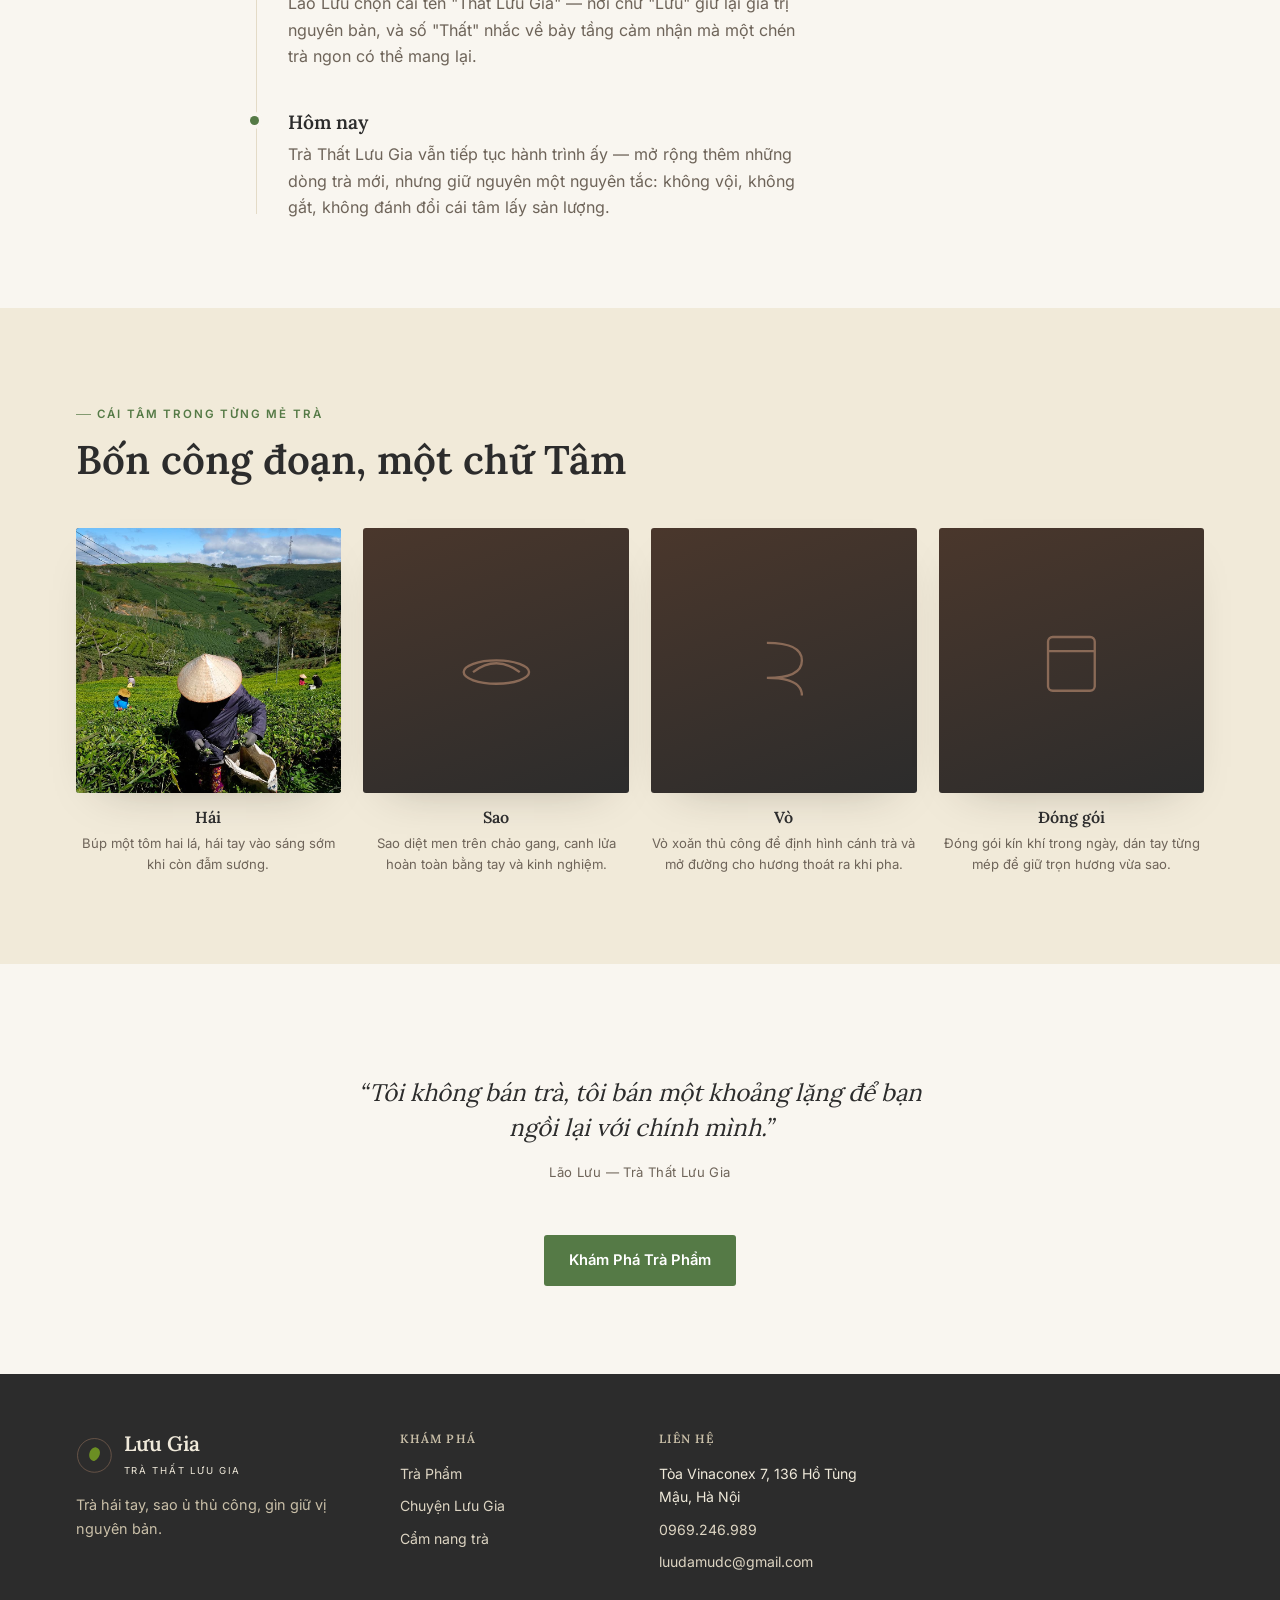
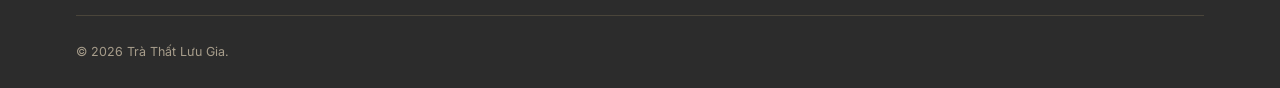
==== commit 65b73a27: "Add real tea plantation and product photography - New "Vung nguyen lieu" photo gallery on homepage (" ====
--- a/chuyen-luu-gia.html
+++ b/chuyen-luu-gia.html
@@ -70,6 +70,14 @@
     <p class="lede" style="margin-top:1rem;">Chữ "Lưu" trong Lưu Gia mang ý nghĩa của sự lưu giữ — gìn giữ những giá trị nguyên bản của gia tộc. Đây là hành trình Lão Lưu đi tìm những búp trà cổ thụ, và lý do vì sao Trà Thất Lưu Gia không vội vàng.</p>
   </div>
 
+  <div class="wrap reveal" style="margin-top:2rem;">
+    <figure class="region-photo" style="aspect-ratio:21/9;">
+      <img src="assets/images/ha-giang-tea-trees.jpg" alt="Cây chè Shan Tuyết cổ thụ trên núi Hà Giang" loading="lazy">
+      <figcaption>Hà Giang<span>Nơi Lão Lưu bắt đầu hành trình tìm trà cổ thụ</span></figcaption>
+    </figure>
+    <p class="photo-credit-line">Ảnh: Velvet / Wikimedia Commons — <a href="photo-credits.html">xem đầy đủ nguồn ảnh</a>.</p>
+  </div>
+
   <section class="section">
     <div class="wrap" style="max-width:52rem;">
       <div class="timeline">
@@ -105,7 +113,7 @@
       </div>
       <div class="process-grid reveal">
         <div class="process-item">
-          <div class="process-art" aria-hidden="true"><svg viewBox="0 0 100 100"><path d="M30 70 Q30 40 50 30 Q70 40 70 70Z" fill="none" stroke="#8A6A57" stroke-width="2"/><circle cx="50" cy="35" r="6" fill="#6B8E23"/></svg></div>
+          <div class="process-art has-photo" aria-hidden="true"><img src="assets/images/tea-harvest-1.jpg" alt="Hái chè thủ công" loading="lazy"></div>
           <h4>Hái</h4>
           <p>Búp một tôm hai lá, hái tay vào sáng sớm khi còn đẫm sương.</p>
         </div>
--- a/assets/style.css
+++ b/assets/style.css
@@ -186,6 +186,36 @@
 .signup-form button{background:var(--accent-light);border:none;color:#1c1c1c;font-weight:700;padding:.7em 1.1em;border-radius:var(--radius);cursor:pointer;}
 .signup-note{font-size:.76rem;color:#A79D8B;margin-top:.6rem;}
 .footer-bottom{display:flex;justify-content:space-between;flex-wrap:wrap;gap:.7rem;padding-top:1.6rem;border-top:1px solid #4A453A;font-size:.78rem;color:#A79D8B;}
+.footer-bottom a{color:#A79D8B;text-decoration:underline;text-underline-offset:.2em;}
+.footer-bottom a:hover{color:#fff;}
+
+/* ---------- real photography ---------- */
+.region-gallery{display:grid;grid-template-columns:1.3fr 1fr 1fr;grid-template-rows:1fr 1fr;gap:.9rem;}
+.region-photo{position:relative;border-radius:var(--radius);overflow:hidden;box-shadow:var(--shadow);}
+.region-photo img{width:100%;height:100%;object-fit:cover;display:block;}
+.region-photo.tall{grid-row:1/3;}
+.region-photo figcaption{
+  position:absolute;left:0;right:0;bottom:0;margin:0;padding:1rem .9rem .8rem;
+  background:linear-gradient(to top, rgba(20,15,9,.75), transparent);
+  color:#F3EEDF;font-size:.82rem;font-weight:600;
+}
+.region-photo figcaption span{display:block;font-weight:400;font-size:.72rem;color:#D8CFBB;margin-top:.15rem;}
+@media (max-width:820px){
+  .region-gallery{grid-template-columns:1fr 1fr;grid-template-rows:auto;}
+  .region-photo.tall{grid-row:auto;}
+  .region-photo{aspect-ratio:4/3;}
+}
+@media (max-width:520px){ .region-gallery{grid-template-columns:1fr;} }
+
+.product-media.has-photo{background:#2c2117;}
+.product-media.has-photo img{width:100%;height:100%;object-fit:cover;}
+
+.process-art.has-photo{overflow:hidden;}
+.process-art.has-photo img{width:100%;height:100%;object-fit:cover;}
+
+.origin-art.has-photo{background-size:cover;background-position:center;}
+
+.photo-credit-line{font-size:.72rem;color:var(--text-soft);margin-top:.4rem;}
 
 /* ---------- chat launcher ---------- */
 .chat-launcher{position:fixed;right:1.4rem;bottom:1.4rem;z-index:60;display:flex;flex-direction:column;align-items:flex-end;gap:.7rem;}
